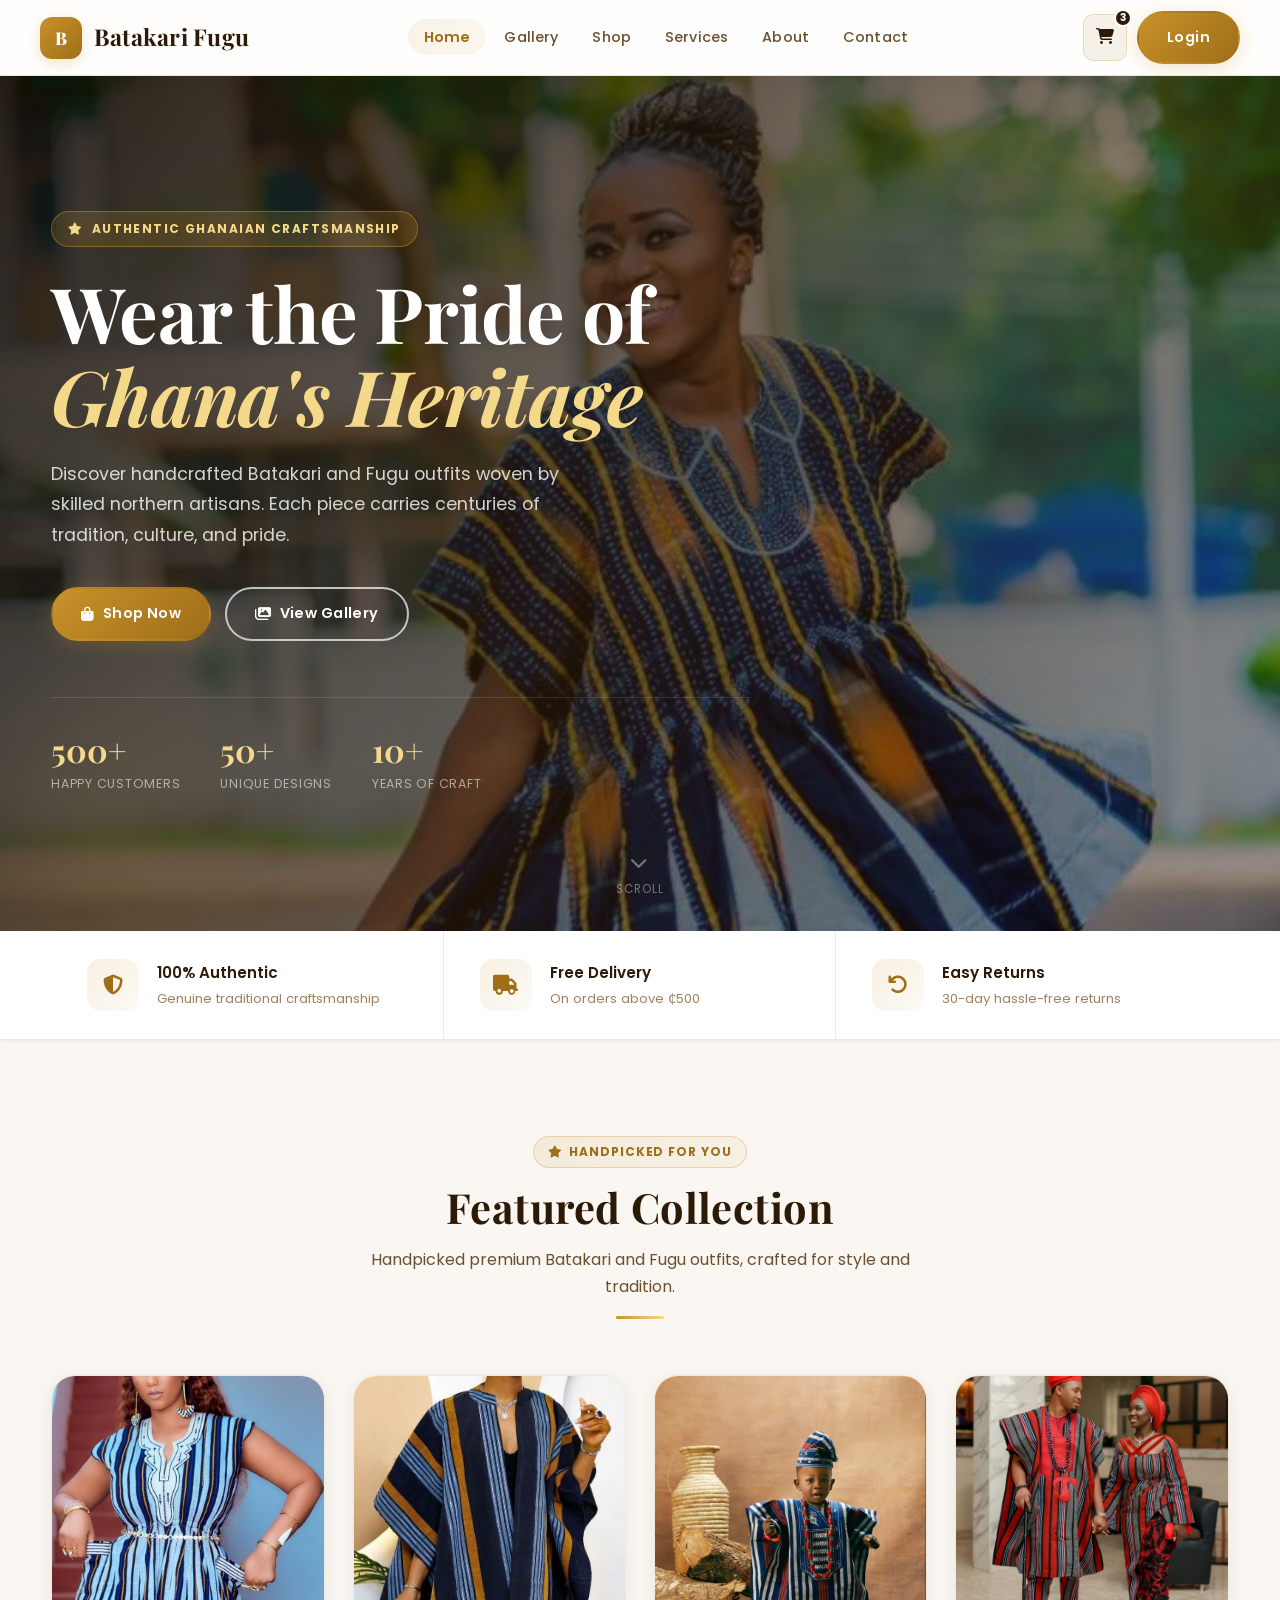
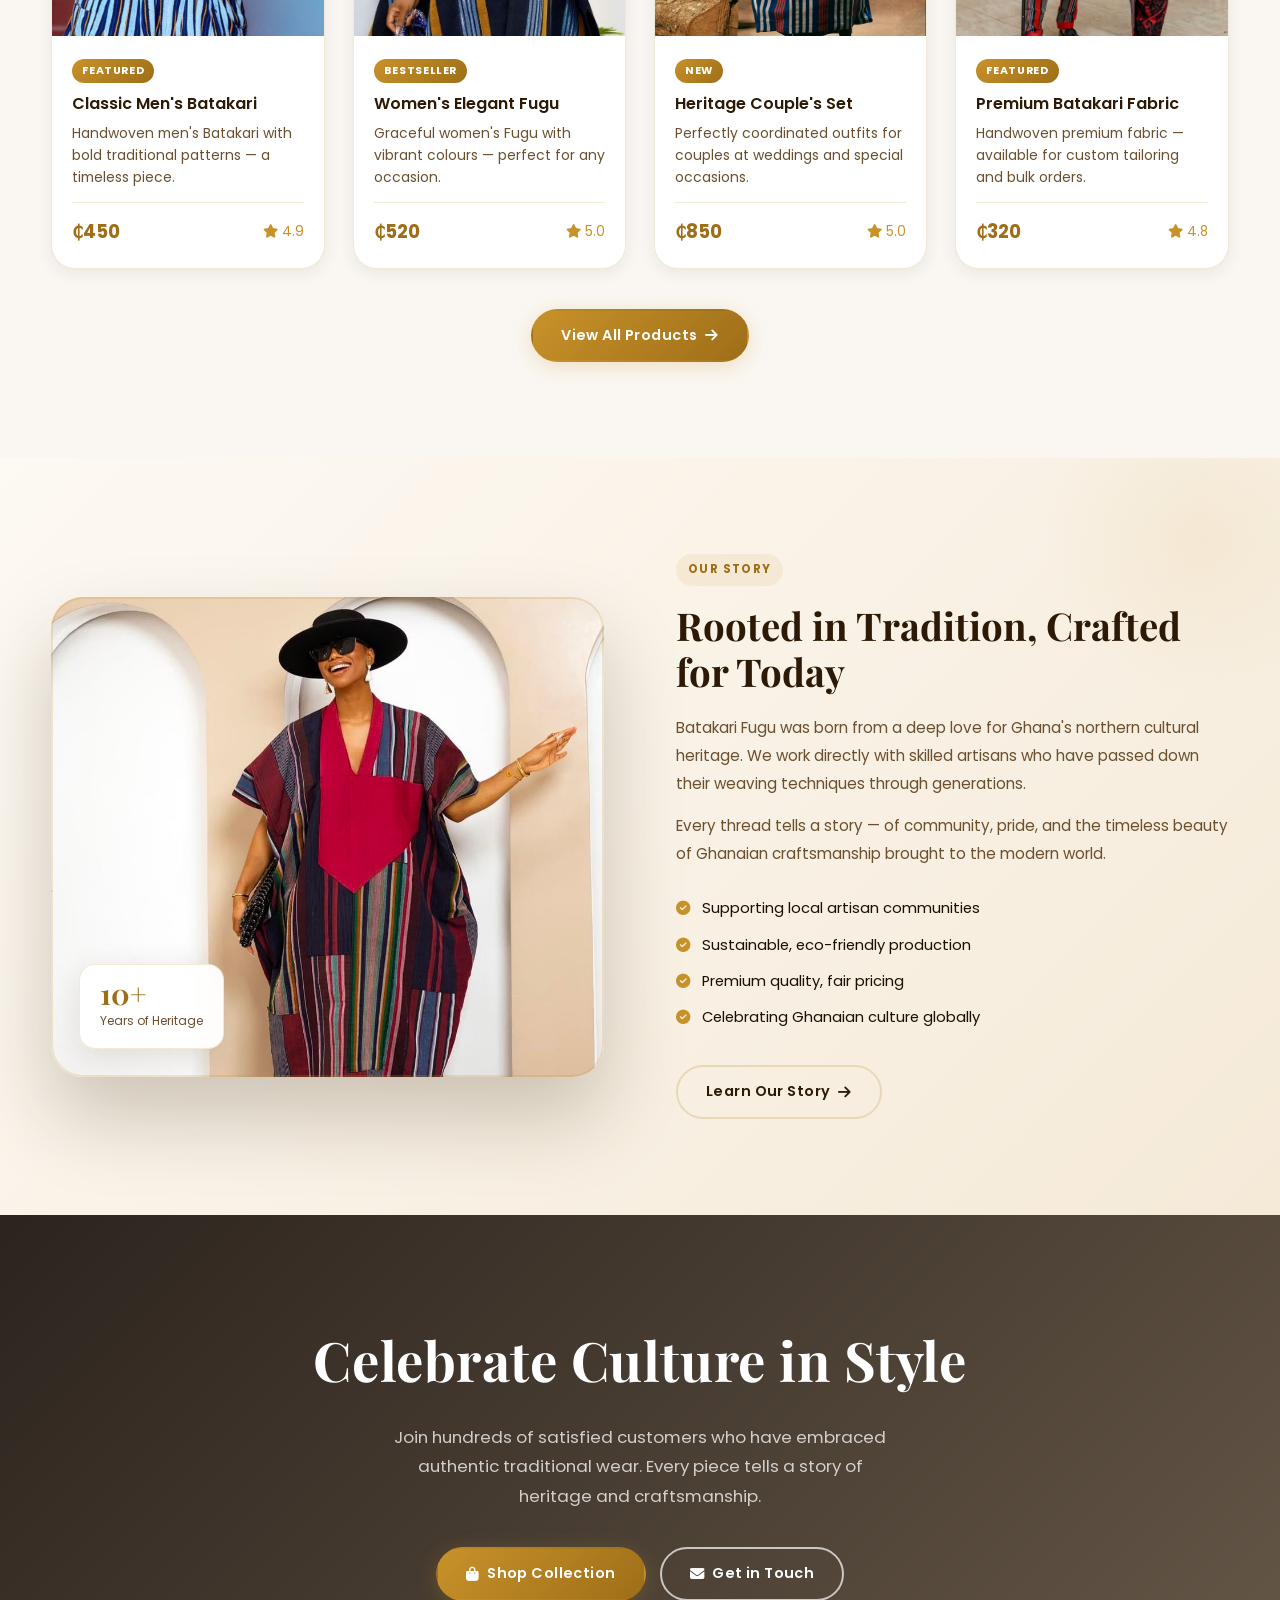
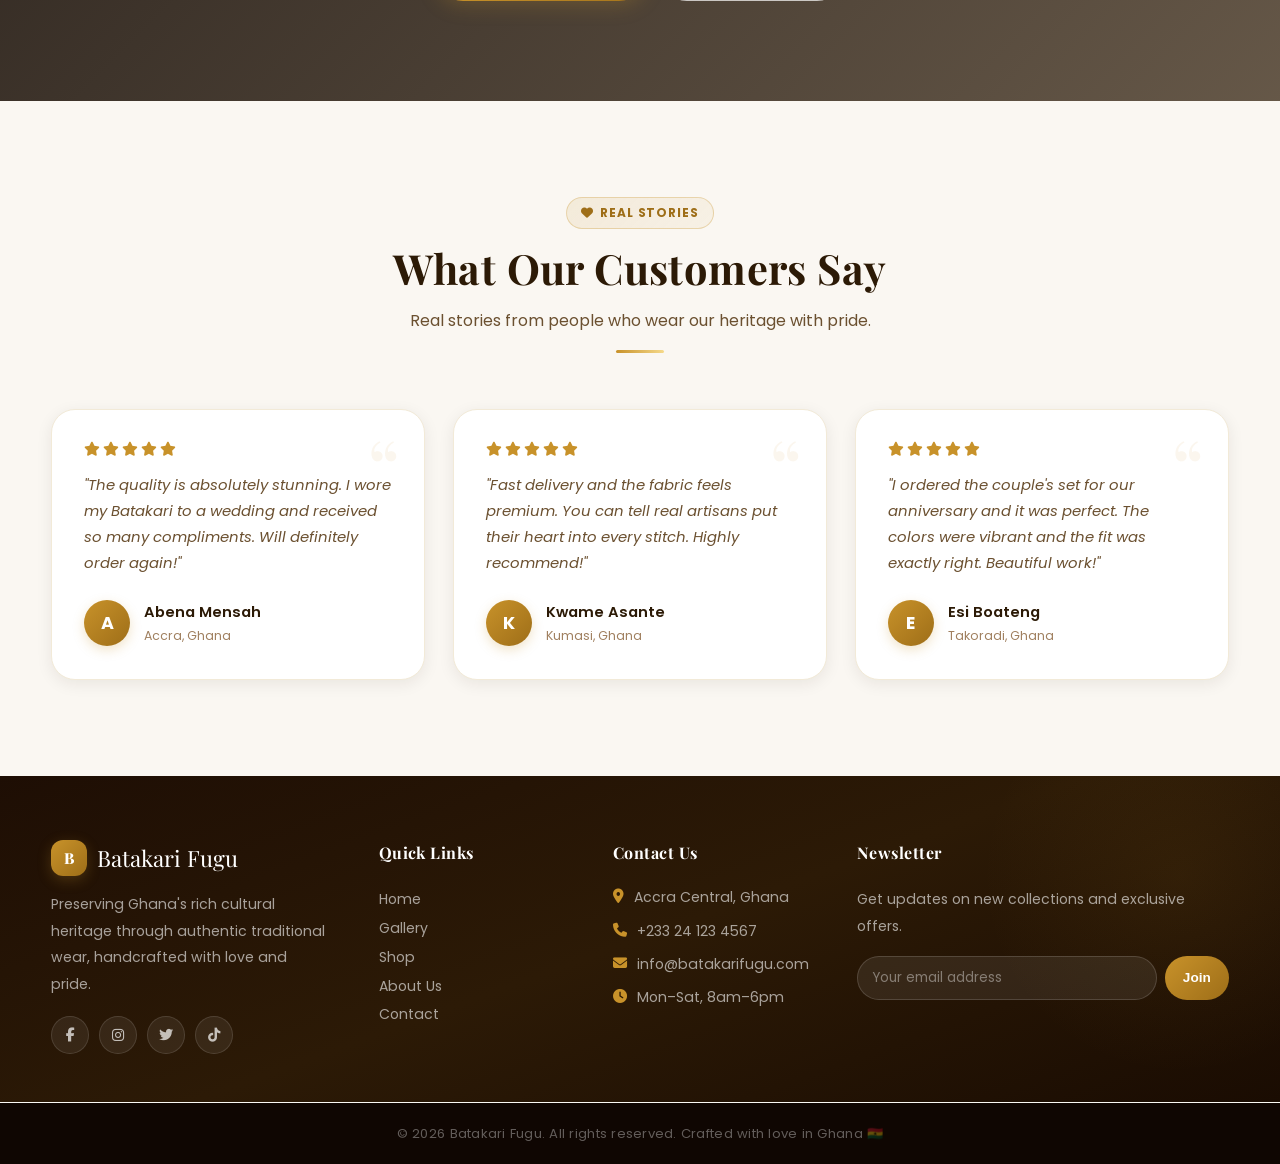
==== batakari-website/index.html @ 69c871c6 "Initial commit" ====
<!DOCTYPE html>
<html lang="en">
<head>
  <meta charset="UTF-8" />
  <meta name="viewport" content="width=device-width, initial-scale=1.0" />
  <title>Batakari Fugu | Authentic Ghanaian Traditional Wear</title>
  <meta name="description" content="Discover authentic Batakari and Fugu outfits handcrafted by Ghanaian artisans. Premium traditional wear for every occasion." />
  <link rel="stylesheet" href="css/global.css" />
  <link rel="stylesheet" href="css/home.css" />
  <link rel="stylesheet" href="https://cdnjs.cloudflare.com/ajax/libs/font-awesome/6.5.0/css/all.min.css" />
  <link href="https://fonts.googleapis.com/css2?family=Playfair+Display:ital,wght@0,500;0,700;1,500&family=Poppins:wght@300;400;500;600&display=swap" rel="stylesheet" />
</head>
<body>

  <!-- NAVBAR -->
  <nav class="navbar">
    <a href="index.html" class="brand">
      <span class="brand-icon">B</span>
      <span class="brand-text">Batakari Fugu</span>
    </a>
    <ul class="nav-menu" id="navMenu">
      <li><a href="index.html" class="active">Home</a></li>
      <li><a href="gallery.html">Gallery</a></li>
      <li><a href="shop.html">Shop</a></li>
      <li><a href="services.html">Services</a></li>
      <li><a href="about.html">About</a></li>
      <li><a href="contact.html">Contact</a></li>
    </ul>
    <div class="header-actions">
      <a href="#" class="icon-btn" aria-label="Shopping cart">
        <i class="fa fa-shopping-cart"></i>
        <span class="badge">3</span>
      </a>
      <a href="login.html" class="btn-solid">Login</a>
    </div>
    <button class="mobile-toggle" id="mobileToggle" aria-label="Toggle navigation">
      <i class="fa fa-bars"></i>
    </button>
  </nav>

  <!-- HERO -->
  <section class="hero">
    <div class="hero-overlay"></div>
    <div class="container">
      <div class="hero-content">
        <div class="hero-eyebrow">
          <i class="fa fa-star"></i> Authentic Ghanaian Craftsmanship
        </div>
        <h1>
          Wear the Pride of
          <em>Ghana's Heritage</em>
        </h1>
        <p>Discover handcrafted Batakari and Fugu outfits woven by skilled northern artisans. Each piece carries centuries of tradition, culture, and pride.</p>
        <div class="hero-btns">
          <a href="shop.html" class="btn-solid"><i class="fa fa-shopping-bag"></i> Shop Now</a>
          <a href="gallery.html" class="btn-outline"><i class="fa fa-images"></i> View Gallery</a>
        </div>
        <div class="hero-stats">
          <div class="hero-stat"><span class="num">500+</span><span class="label">Happy Customers</span></div>
          <div class="hero-stat"><span class="num">50+</span><span class="label">Unique Designs</span></div>
          <div class="hero-stat"><span class="num">10+</span><span class="label">Years of Craft</span></div>
        </div>
      </div>
    </div>
    <div class="hero-scroll"><i class="fa fa-chevron-down"></i><span>Scroll</span></div>
  </section>

  <!-- FEATURES STRIP -->
  <div class="features-strip">
    <div class="features-strip-inner">
      <div class="feature-item">
        <div class="feature-icon"><i class="fa fa-shield-alt"></i></div>
        <div class="feature-text">
          <h4>100% Authentic</h4>
          <p>Genuine traditional craftsmanship</p>
        </div>
      </div>
      <div class="feature-item">
        <div class="feature-icon"><i class="fa fa-truck"></i></div>
        <div class="feature-text">
          <h4>Free Delivery</h4>
          <p>On orders above ₵500</p>
        </div>
      </div>
      <div class="feature-item">
        <div class="feature-icon"><i class="fa fa-undo"></i></div>
        <div class="feature-text">
          <h4>Easy Returns</h4>
          <p>30-day hassle-free returns</p>
        </div>
      </div>
    </div>
  </div>

  <!-- FEATURED COLLECTION -->
  <section class="collection-section">
    <div class="container">
      <div class="section-title reveal">
        <div class="eyebrow-tag"><i class="fa fa-star"></i> Handpicked for You</div>
        <h2>Featured Collection</h2>
        <p>Handpicked premium Batakari and Fugu outfits, crafted for style and tradition.</p>
        <div class="title-line"></div>
      </div>
      <div class="collection-grid">
        <article class="product-card">
          <div class="card-img-wrap">
            <img src="images/4db96bc37f273d48330c683a3e09961d.jpg" alt="Classic Men's Batakari" />
            <div class="card-img-overlay">
              <div class="overlay-badge">Men's Collection</div>
              <div class="overlay-title">Classic Men's Batakari</div>
              <div class="overlay-desc">Handwoven with local cotton and natural dyes — a timeless northern Ghana design.</div>
            </div>
          </div>
          <div class="card-content">
            <span class="card-badge">Featured</span>
            <h3>Classic Men's Batakari</h3>
            <p>Handwoven men's Batakari with bold traditional patterns — a timeless piece.</p>
            <div class="card-footer">
              <span class="price">₵450</span>
              <span class="rating"><i class="fa fa-star"></i> 4.9</span>
            </div>
          </div>
        </article>
        <article class="product-card">
          <div class="card-img-wrap">
            <img src="images/511618907c068a9b1cbd8e327b0069de.jpg" alt="Women's Elegant Fugu" />
            <div class="card-img-overlay">
              <div class="overlay-badge">Women's Collection</div>
              <div class="overlay-title">Women's Elegant Fugu</div>
              <div class="overlay-desc">Graceful women's Fugu with vibrant colours — perfect for any occasion.</div>
            </div>
          </div>
          <div class="card-content">
            <span class="card-badge">Bestseller</span>
            <h3>Women's Elegant Fugu</h3>
            <p>Graceful women's Fugu with vibrant colours — perfect for any occasion.</p>
            <div class="card-footer">
              <span class="price">₵520</span>
              <span class="rating"><i class="fa fa-star"></i> 5.0</span>
            </div>
          </div>
        </article>
        <article class="product-card">
          <div class="card-img-wrap">
            <img src="images/1149c0d470f483a06438ba19ed87cb13.jpg" alt="Heritage Couple's Set" />
            <div class="card-img-overlay">
              <div class="overlay-badge">Couples Collection</div>
              <div class="overlay-title">Heritage Couple's Set</div>
              <div class="overlay-desc">Perfectly coordinated outfits for couples at weddings and special occasions.</div>
            </div>
          </div>
          <div class="card-content">
            <span class="card-badge">New</span>
            <h3>Heritage Couple's Set</h3>
            <p>Perfectly coordinated outfits for couples at weddings and special occasions.</p>
            <div class="card-footer">
              <span class="price">₵850</span>
              <span class="rating"><i class="fa fa-star"></i> 5.0</span>
            </div>
          </div>
        </article>
        <article class="product-card">
          <div class="card-img-wrap">
            <img src="images/76f0aa7771608b1912cdba3c8575cc8a.jpg" alt="Premium Batakari Fabric" />
            <div class="card-img-overlay">
              <div class="overlay-badge">Fabrics Collection</div>
              <div class="overlay-title">Premium Batakari Fabric</div>
              <div class="overlay-desc">Handwoven premium fabric — available for custom tailoring and bulk orders.</div>
            </div>
          </div>
          <div class="card-content">
            <span class="card-badge">Featured</span>
            <h3>Premium Batakari Fabric</h3>
            <p>Handwoven premium fabric — available for custom tailoring and bulk orders.</p>
            <div class="card-footer">
              <span class="price">₵320</span>
              <span class="rating"><i class="fa fa-star"></i> 4.8</span>
            </div>
          </div>
        </article>
      </div>
      <div style="text-align:center; margin-top:40px;">
        <a href="shop.html" class="btn-solid">View All Products <i class="fa fa-arrow-right"></i></a>
      </div>
    </div>
  </section>

  <!-- STORY SECTION -->
  <section class="story-section">
    <div class="container">
      <div class="story-inner">
        <div class="story-image">
          <img src="images/b6abb5f51446db31119280c789416b36.jpg" alt="Batakari Heritage Story" />
          <div class="story-image-badge">
            <span class="num">10+</span>
            <span class="label">Years of Heritage</span>
          </div>
        </div>
        <div class="story-content">
          <p class="eyebrow">Our Story</p>
          <h2>Rooted in Tradition, Crafted for Today</h2>
          <p>Batakari Fugu was born from a deep love for Ghana's northern cultural heritage. We work directly with skilled artisans who have passed down their weaving techniques through generations.</p>
          <p>Every thread tells a story — of community, pride, and the timeless beauty of Ghanaian craftsmanship brought to the modern world.</p>
          <div class="story-values">
            <div class="story-value"><i class="fa fa-check-circle"></i> Supporting local artisan communities</div>
            <div class="story-value"><i class="fa fa-check-circle"></i> Sustainable, eco-friendly production</div>
            <div class="story-value"><i class="fa fa-check-circle"></i> Premium quality, fair pricing</div>
            <div class="story-value"><i class="fa fa-check-circle"></i> Celebrating Ghanaian culture globally</div>
          </div>
          <a href="about.html" class="btn-secondary">Learn Our Story <i class="fa fa-arrow-right"></i></a>
        </div>
      </div>
    </div>
  </section>

  <!-- CTA BANNER -->
  <section class="cta-banner">
    <div class="cta-banner-overlay"></div>
    <div class="container">
      <div class="cta-banner-content">
        <h2>Celebrate Culture in Style</h2>
        <p>Join hundreds of satisfied customers who have embraced authentic traditional wear. Every piece tells a story of heritage and craftsmanship.</p>
        <div class="cta-btns">
          <a href="shop.html" class="btn-solid"><i class="fa fa-shopping-bag"></i> Shop Collection</a>
          <a href="contact.html" class="btn-outline"><i class="fa fa-envelope"></i> Get in Touch</a>
        </div>
      </div>
    </div>
  </section>

  <!-- TESTIMONIALS -->
  <section class="testimonials-section">
    <div class="container">
      <div class="section-title reveal">
        <div class="eyebrow-tag"><i class="fa fa-heart"></i> Real Stories</div>
        <h2>What Our Customers Say</h2>
        <p>Real stories from people who wear our heritage with pride.</p>
        <div class="title-line"></div>
      </div>
      <div class="testimonials-grid">
        <div class="testimonial-card">
          <div class="testimonial-stars">
            <i class="fa fa-star"></i><i class="fa fa-star"></i><i class="fa fa-star"></i><i class="fa fa-star"></i><i class="fa fa-star"></i>
          </div>
          <p class="testimonial-text">"The quality is absolutely stunning. I wore my Batakari to a wedding and received so many compliments. Will definitely order again!"</p>
          <div class="testimonial-author">
            <div class="testimonial-avatar">A</div>
            <div class="testimonial-author-info">
              <div class="name">Abena Mensah</div>
              <div class="location">Accra, Ghana</div>
            </div>
          </div>
        </div>
        <div class="testimonial-card">
          <div class="testimonial-stars">
            <i class="fa fa-star"></i><i class="fa fa-star"></i><i class="fa fa-star"></i><i class="fa fa-star"></i><i class="fa fa-star"></i>
          </div>
          <p class="testimonial-text">"Fast delivery and the fabric feels premium. You can tell real artisans put their heart into every stitch. Highly recommend!"</p>
          <div class="testimonial-author">
            <div class="testimonial-avatar">K</div>
            <div class="testimonial-author-info">
              <div class="name">Kwame Asante</div>
              <div class="location">Kumasi, Ghana</div>
            </div>
          </div>
        </div>
        <div class="testimonial-card">
          <div class="testimonial-stars">
            <i class="fa fa-star"></i><i class="fa fa-star"></i><i class="fa fa-star"></i><i class="fa fa-star"></i><i class="fa fa-star"></i>
          </div>
          <p class="testimonial-text">"I ordered the couple's set for our anniversary and it was perfect. The colors were vibrant and the fit was exactly right. Beautiful work!"</p>
          <div class="testimonial-author">
            <div class="testimonial-avatar">E</div>
            <div class="testimonial-author-info">
              <div class="name">Esi Boateng</div>
              <div class="location">Takoradi, Ghana</div>
            </div>
          </div>
        </div>
      </div>
    </div>
  </section>

  <!-- FOOTER -->
  <footer class="site-footer">
    <div class="footer-top">
      <div class="footer-inner">
        <div class="footer-col">
          <div class="footer-brand-name">
            <span class="brand-icon">B</span>
            Batakari Fugu
          </div>
          <p>Preserving Ghana's rich cultural heritage through authentic traditional wear, handcrafted with love and pride.</p>
          <div class="social-icons">
            <a href="#" aria-label="Facebook"><i class="fab fa-facebook-f"></i></a>
            <a href="#" aria-label="Instagram"><i class="fab fa-instagram"></i></a>
            <a href="#" aria-label="Twitter"><i class="fab fa-twitter"></i></a>
            <a href="#" aria-label="TikTok"><i class="fab fa-tiktok"></i></a>
          </div>
        </div>
        <div class="footer-col">
          <h4>Quick Links</h4>
          <ul>
            <li><a href="index.html">Home</a></li>
            <li><a href="gallery.html">Gallery</a></li>
            <li><a href="shop.html">Shop</a></li>
            <li><a href="about.html">About Us</a></li>
            <li><a href="contact.html">Contact</a></li>
          </ul>
        </div>
        <div class="footer-col">
          <h4>Contact Us</h4>
          <div class="contact-item"><i class="fa fa-map-marker-alt"></i> Accra Central, Ghana</div>
          <div class="contact-item"><i class="fa fa-phone"></i> +233 24 123 4567</div>
          <div class="contact-item"><i class="fa fa-envelope"></i> info@batakarifugu.com</div>
          <div class="contact-item"><i class="fa fa-clock"></i> Mon–Sat, 8am–6pm</div>
        </div>
        <div class="footer-col">
          <h4>Newsletter</h4>
          <p>Get updates on new collections and exclusive offers.</p>
          <div class="newsletter-form" style="margin-top:16px;">
            <input type="email" placeholder="Your email address" aria-label="Newsletter email" />
            <button type="button">Join</button>
          </div>
        </div>
      </div>
    </div>
    <hr class="footer-divider" />
    <div class="footer-bottom">
      © 2026 Batakari Fugu. All rights reserved. Crafted with love in Ghana 🇬🇭
    </div>
  </footer>

  <script>
    const toggle = document.getElementById('mobileToggle');
    const menu = document.getElementById('navMenu');
    toggle.addEventListener('click', () => menu.classList.toggle('open'));

    // Navbar scroll effect
    const navbar = document.querySelector('.navbar');
    window.addEventListener('scroll', () => {
      navbar.classList.toggle('scrolled', window.scrollY > 40);
    });

    // Scroll reveal
    const observer = new IntersectionObserver((entries) => {
      entries.forEach(e => { if (e.isIntersecting) e.target.classList.add('visible'); });
    }, { threshold: 0.12 });
    document.querySelectorAll('.reveal, .reveal-left, .reveal-right').forEach(el => observer.observe(el));
  </script>
</body>
</html>
---- batakari-website/css/global.css ----
/* ===== GLOBAL — Modern Redesign 2026 ===== */
*, *::before, *::after { box-sizing: border-box; margin: 0; padding: 0; }

:root {
  --bg: #faf7f2;
  --surface: #ffffff;
  --surface-2: #f5f0e8;
  --primary: #2c1a06;
  --primary-light: #4a2c0a;
  --accent: #c8922a;
  --accent-dark: #9e6e18;
  --accent-light: #f5d98a;
  --accent-glow: rgba(200,146,42,0.25);
  --text: #1a0f03;
  --muted: #6b5030;
  --muted-light: #a08060;
  --border: #e8d8b8;
  --border-light: #f2ead8;
  --shadow-xs: 0 1px 4px rgba(44,26,6,0.06);
  --shadow-sm: 0 4px 16px rgba(44,26,6,0.08);
  --shadow: 0 8px 32px rgba(44,26,6,0.12);
  --shadow-lg: 0 24px 64px rgba(44,26,6,0.18);
  --shadow-xl: 0 40px 80px rgba(44,26,6,0.22);
  --radius-xs: 6px;
  --radius-sm: 10px;
  --radius: 16px;
  --radius-lg: 24px;
  --radius-xl: 32px;
  --max-width: 1200px;
  --transition: 0.3s cubic-bezier(0.4,0,0.2,1);
  --transition-slow: 0.5s cubic-bezier(0.4,0,0.2,1);
}

html { scroll-behavior: smooth; }

body {
  font-family: 'Poppins', sans-serif;
  color: var(--text);
  background: var(--bg);
  line-height: 1.65;
  font-size: 16px;
  -webkit-font-smoothing: antialiased;
  overflow-x: hidden;
}

a { color: var(--primary); text-decoration: none; transition: color var(--transition); }
img { display: block; max-width: 100%; }
ul { list-style: none; }

.container {
  width: min(var(--max-width), 92%);
  margin: 0 auto;
}

/* ===== SCROLL ANIMATIONS ===== */
.reveal {
  opacity: 0;
  transform: translateY(32px);
  transition: opacity 0.7s ease, transform 0.7s ease;
}
.reveal.visible {
  opacity: 1;
  transform: translateY(0);
}
.reveal-left {
  opacity: 0;
  transform: translateX(-32px);
  transition: opacity 0.7s ease, transform 0.7s ease;
}
.reveal-left.visible { opacity: 1; transform: translateX(0); }
.reveal-right {
  opacity: 0;
  transform: translateX(32px);
  transition: opacity 0.7s ease, transform 0.7s ease;
}
.reveal-right.visible { opacity: 1; transform: translateX(0); }

/* ===== NAVBAR ===== */
.navbar {
  display: flex;
  align-items: center;
  justify-content: space-between;
  padding: 0 40px;
  height: 76px;
  background: rgba(255,255,255,0.85);
  backdrop-filter: blur(20px);
  -webkit-backdrop-filter: blur(20px);
  border-bottom: 1px solid rgba(232,216,184,0.6);
  box-shadow: 0 2px 20px rgba(44,26,6,0.06);
  position: sticky;
  top: 0;
  z-index: 1000;
  transition: all var(--transition);
}
.navbar.scrolled {
  background: rgba(255,255,255,0.97);
  box-shadow: 0 4px 24px rgba(44,26,6,0.1);
}

.brand {
  display: inline-flex;
  align-items: center;
  gap: 12px;
  font-family: 'Playfair Display', serif;
  font-size: 1.45rem;
  color: var(--primary);
  font-weight: 700;
  letter-spacing: 0.01em;
}
.brand-icon {
  width: 42px; height: 42px;
  background: linear-gradient(135deg, var(--accent), var(--accent-dark));
  color: #fff;
  border-radius: 12px;
  display: inline-flex;
  align-items: center;
  justify-content: center;
  font-weight: 800;
  font-size: 1.1rem;
  box-shadow: 0 4px 14px var(--accent-glow);
  transition: transform var(--transition), box-shadow var(--transition);
}
.brand:hover .brand-icon {
  transform: rotate(-5deg) scale(1.08);
  box-shadow: 0 6px 20px var(--accent-glow);
}

.nav-menu { display: flex; gap: 2px; align-items: center; }
.nav-menu a {
  color: var(--muted);
  font-weight: 500;
  font-size: 0.9rem;
  padding: 8px 16px;
  border-radius: 30px;
  transition: all var(--transition);
  letter-spacing: 0.01em;
  position: relative;
}
.nav-menu a:hover { color: var(--primary); background: var(--surface-2); }
.nav-menu a.active {
  color: var(--accent-dark);
  background: linear-gradient(135deg, rgba(200,146,42,0.12), rgba(200,146,42,0.06));
  font-weight: 600;
}

.header-actions { display: flex; align-items: center; gap: 10px; }
.icon-btn {
  position: relative;
  background: var(--surface-2);
  color: var(--primary);
  border: 1.5px solid var(--border);
  border-radius: var(--radius-sm);
  padding: 9px 12px;
  transition: all var(--transition);
  font-size: 1rem;
  cursor: pointer;
}
.icon-btn:hover { background: var(--accent); color: #fff; border-color: var(--accent); transform: translateY(-1px); }
.icon-btn .badge {
  position: absolute;
  top: -6px; right: -6px;
  width: 18px; height: 18px;
  border-radius: 50%;
  background: var(--primary);
  color: #fff;
  font-size: 0.62rem;
  font-weight: 700;
  display: inline-flex;
  align-items: center;
  justify-content: center;
  border: 2px solid #fff;
}
.mobile-toggle {
  display: none;
  background: none;
  border: none;
  font-size: 1.4rem;
  color: var(--primary);
  cursor: pointer;
  padding: 6px;
}

/* ===== BUTTONS ===== */
.btn, .btn-solid {
  display: inline-flex;
  align-items: center;
  justify-content: center;
  gap: 8px;
  border-radius: 30px;
  padding: 13px 28px;
  font-weight: 600;
  font-size: 0.9rem;
  border: 2px solid transparent;
  cursor: pointer;
  transition: all var(--transition);
  letter-spacing: 0.03em;
  white-space: nowrap;
  font-family: 'Poppins', sans-serif;
  background: linear-gradient(135deg, var(--accent), var(--accent-dark));
  color: #fff;
  box-shadow: 0 4px 20px var(--accent-glow);
}
.btn:hover, .btn-solid:hover {
  transform: translateY(-3px);
  box-shadow: 0 10px 32px var(--accent-glow);
  background: linear-gradient(135deg, #d9a030, var(--accent-dark));
  color: #fff;
}
.btn-outline {
  display: inline-flex;
  align-items: center;
  justify-content: center;
  gap: 8px;
  border-radius: 30px;
  padding: 13px 28px;
  font-weight: 600;
  font-size: 0.9rem;
  cursor: pointer;
  transition: all var(--transition);
  letter-spacing: 0.03em;
  white-space: nowrap;
  font-family: 'Poppins', sans-serif;
  background: transparent;
  color: #fff;
  border: 2px solid rgba(255,255,255,0.7);
  backdrop-filter: blur(8px);
}
.btn-outline:hover {
  background: #fff;
  color: var(--primary);
  border-color: #fff;
  transform: translateY(-3px);
}
.btn-secondary {
  display: inline-flex;
  align-items: center;
  justify-content: center;
  gap: 8px;
  border-radius: 30px;
  padding: 13px 28px;
  font-weight: 600;
  font-size: 0.9rem;
  cursor: pointer;
  transition: all var(--transition);
  letter-spacing: 0.03em;
  white-space: nowrap;
  font-family: 'Poppins', sans-serif;
  background: transparent;
  color: var(--primary);
  border: 2px solid var(--border);
}
.btn-secondary:hover {
  background: var(--primary);
  color: #fff;
  border-color: var(--primary);
  transform: translateY(-3px);
}

/* ===== PAGE HERO ===== */
.page-hero {
  background: linear-gradient(135deg, var(--primary) 0%, var(--primary-light) 50%, #7a4010 100%);
  padding: 72px 0 60px;
  text-align: center;
  position: relative;
  overflow: hidden;
}
.page-hero::before {
  content: '';
  position: absolute;
  inset: 0;
  background: url('../images/b6abb5f51446db31119280c789416b36.jpg') center/cover no-repeat;
  opacity: 0.1;
}
.page-hero::after {
  content: '';
  position: absolute;
  bottom: -1px; left: 0; right: 0;
  height: 60px;
  background: var(--bg);
  clip-path: ellipse(55% 100% at 50% 100%);
}
.page-hero-content { position: relative; z-index: 1; }
.page-hero h1 {
  font-family: 'Playfair Display', serif;
  font-size: clamp(2.2rem, 5vw, 3.4rem);
  color: #fff;
  margin-bottom: 14px;
  letter-spacing: 0.02em;
}
.page-hero p {
  color: rgba(255,255,255,0.8);
  font-size: 1.05rem;
  max-width: 560px;
  margin: 0 auto;
  line-height: 1.7;
}

/* ===== SECTION TITLES ===== */
.section-title { text-align: center; margin-bottom: 56px; }
.section-title .eyebrow-tag {
  display: inline-flex;
  align-items: center;
  gap: 6px;
  background: linear-gradient(135deg, rgba(200,146,42,0.12), rgba(200,146,42,0.06));
  border: 1px solid rgba(200,146,42,0.3);
  color: var(--accent-dark);
  font-size: 0.75rem;
  font-weight: 700;
  padding: 5px 14px;
  border-radius: 20px;
  letter-spacing: 0.08em;
  text-transform: uppercase;
  margin-bottom: 14px;
}
.section-title h2 {
  font-family: 'Playfair Display', serif;
  font-size: clamp(1.9rem, 3.5vw, 2.6rem);
  color: var(--primary);
  margin-bottom: 14px;
  letter-spacing: 0.01em;
  line-height: 1.2;
}
.section-title p { color: var(--muted); font-size: 1rem; max-width: 540px; margin: 0 auto; line-height: 1.7; }
.section-title .title-line {
  width: 48px; height: 3px;
  background: linear-gradient(90deg, var(--accent), var(--accent-light));
  border-radius: 2px;
  margin: 16px auto 0;
}

/* ===== PRODUCT CARDS ===== */
.product-card {
  background: var(--surface);
  border-radius: var(--radius-lg);
  box-shadow: var(--shadow-sm);
  overflow: hidden;
  transition: transform var(--transition), box-shadow var(--transition);
  border: 1px solid var(--border-light);
}
.product-card:hover {
  transform: translateY(-8px);
  box-shadow: var(--shadow-lg);
}
.product-card .card-img-wrap {
  position: relative;
  overflow: hidden;
  height: 260px;
}
.product-card .card-img-wrap img {
  width: 100%; height: 100%;
  object-fit: cover;
  transition: transform 0.6s ease;
  display: block;
}
.product-card:hover .card-img-wrap img { transform: scale(1.08); }
.product-card .card-img-overlay {
  position: absolute;
  inset: 0;
  background: linear-gradient(to top, rgba(20,8,0,0.9) 0%, rgba(20,8,0,0.1) 50%, transparent 100%);
  opacity: 0;
  transition: opacity var(--transition);
  display: flex;
  flex-direction: column;
  justify-content: flex-end;
  padding: 20px;
}
.product-card:hover .card-img-overlay { opacity: 1; }
.card-img-overlay .overlay-badge {
  color: var(--accent-light);
  font-size: 0.7rem;
  font-weight: 700;
  letter-spacing: 0.1em;
  text-transform: uppercase;
  margin-bottom: 5px;
  transform: translateY(10px);
  transition: transform var(--transition);
}
.card-img-overlay .overlay-title {
  color: #fff;
  font-size: 1rem;
  font-weight: 700;
  margin-bottom: 5px;
  transform: translateY(10px);
  transition: transform var(--transition) 0.04s;
}
.card-img-overlay .overlay-desc {
  color: rgba(255,255,255,0.72);
  font-size: 0.8rem;
  line-height: 1.5;
  transform: translateY(10px);
  transition: transform var(--transition) 0.08s;
}
.product-card:hover .card-img-overlay .overlay-badge,
.product-card:hover .card-img-overlay .overlay-title,
.product-card:hover .card-img-overlay .overlay-desc { transform: translateY(0); }

.card-content { padding: 20px; }
.card-content h3 { font-size: 1rem; color: var(--primary); margin-bottom: 6px; font-weight: 600; }
.card-content p { color: var(--muted); font-size: 0.87rem; line-height: 1.55; }
.card-footer {
  display: flex;
  justify-content: space-between;
  align-items: center;
  margin-top: 14px;
  padding-top: 14px;
  border-top: 1px solid var(--border-light);
}
.card-footer .price { color: var(--accent-dark); font-weight: 700; font-size: 1.15rem; }
.card-footer .rating { color: var(--accent); font-size: 0.85rem; }
.card-badge {
  display: inline-block;
  background: linear-gradient(135deg, var(--accent), var(--accent-dark));
  color: #fff;
  font-size: 0.68rem;
  font-weight: 700;
  padding: 3px 10px;
  border-radius: 20px;
  margin-bottom: 8px;
  letter-spacing: 0.06em;
  text-transform: uppercase;
}

/* ===== FORMS ===== */
.form-group { margin-bottom: 20px; }
.form-group label { display: block; margin-bottom: 7px; font-weight: 600; font-size: 0.88rem; color: var(--text); }
.form-group input,
.form-group textarea,
.form-group select {
  width: 100%;
  padding: 13px 16px;
  border: 1.5px solid var(--border);
  border-radius: var(--radius-sm);
  background: var(--surface);
  font-family: 'Poppins', sans-serif;
  font-size: 0.92rem;
  color: var(--text);
  transition: border-color var(--transition), box-shadow var(--transition);
}
.form-group input:focus,
.form-group textarea:focus,
.form-group select:focus {
  outline: none;
  border-color: var(--accent);
  box-shadow: 0 0 0 4px rgba(200,146,42,0.12);
  background: #fff;
}
.form-group textarea { resize: vertical; min-height: 120px; }

/* ===== FOOTER ===== */
.site-footer { margin-top: 0; }
.footer-top {
  background: linear-gradient(160deg, #1e0e04 0%, #2c1a06 50%, #1a0c02 100%);
  padding: 64px 0 48px;
  position: relative;
  overflow: hidden;
}
.footer-top::before {
  content: '';
  position: absolute;
  top: -100px; right: -100px;
  width: 400px; height: 400px;
  background: radial-gradient(circle, rgba(200,146,42,0.08) 0%, transparent 70%);
  border-radius: 50%;
}
.footer-inner {
  display: grid;
  grid-template-columns: 1.5fr 1fr 1fr 1.2fr;
  gap: 48px;
  width: min(var(--max-width), 92%);
  margin: 0 auto;
  position: relative;
}
.footer-col h4 {
  font-family: 'Playfair Display', serif;
  color: #fff;
  font-size: 1rem;
  margin-bottom: 20px;
  letter-spacing: 0.03em;
}
.footer-col p, .footer-col a, .footer-col li {
  color: rgba(255,255,255,0.6);
  font-size: 0.88rem;
  line-height: 1.9;
}
.footer-col a:hover { color: var(--accent-light); }
.footer-col ul li { margin-bottom: 2px; }
.footer-col .contact-item {
  display: flex;
  align-items: flex-start;
  gap: 10px;
  margin-bottom: 10px;
  color: rgba(255,255,255,0.6);
  font-size: 0.88rem;
}
.footer-col .contact-item i { color: var(--accent); margin-top: 3px; flex-shrink: 0; }
.footer-brand-name {
  font-family: 'Playfair Display', serif;
  font-size: 1.4rem;
  color: #fff;
  margin-bottom: 14px;
  display: flex;
  align-items: center;
  gap: 10px;
}
.footer-brand-name .brand-icon { width: 36px; height: 36px; font-size: 0.95rem; }
.social-icons { display: flex; gap: 10px; margin-top: 18px; }
.social-icons a {
  width: 38px; height: 38px;
  background: rgba(255,255,255,0.07);
  border: 1px solid rgba(255,255,255,0.12);
  color: rgba(255,255,255,0.7);
  border-radius: 50%;
  display: inline-flex;
  align-items: center;
  justify-content: center;
  font-size: 0.88rem;
  transition: all var(--transition);
}
.social-icons a:hover {
  background: var(--accent);
  border-color: var(--accent);
  color: #fff;
  transform: translateY(-3px);
  box-shadow: 0 6px 16px var(--accent-glow);
}
.newsletter-form { margin-top: 16px; display: flex; gap: 8px; }
.newsletter-form input {
  flex: 1;
  padding: 11px 14px;
  border-radius: 30px;
  border: 1px solid rgba(255,255,255,0.15);
  background: rgba(255,255,255,0.08);
  color: #fff;
  font-size: 0.85rem;
  font-family: 'Poppins', sans-serif;
}
.newsletter-form input::placeholder { color: rgba(255,255,255,0.4); }
.newsletter-form input:focus { outline: none; border-color: var(--accent); }
.newsletter-form button {
  padding: 11px 18px;
  background: linear-gradient(135deg, var(--accent), var(--accent-dark));
  color: #fff;
  border: none;
  border-radius: 30px;
  font-weight: 600;
  cursor: pointer;
  font-size: 0.85rem;
  transition: all var(--transition);
  white-space: nowrap;
}
.newsletter-form button:hover { transform: translateY(-2px); box-shadow: 0 6px 16px var(--accent-glow); }
.footer-divider { border: none; border-top: 1px solid rgba(255,255,255,0.06); margin: 0; }
.footer-bottom {
  background: #0f0602;
  text-align: center;
  padding: 20px 0;
  color: rgba(255,255,255,0.35);
  font-size: 0.82rem;
  letter-spacing: 0.02em;
}

/* ===== RESPONSIVE ===== */
@media (max-width: 1024px) {
  .footer-inner { grid-template-columns: 1fr 1fr; gap: 36px; }
}
@media (max-width: 768px) {
  .navbar { padding: 0 20px; height: 68px; }
  .nav-menu {
    display: none;
    position: absolute;
    top: 68px; left: 0; right: 0;
    background: rgba(255,255,255,0.98);
    backdrop-filter: blur(20px);
    flex-direction: column;
    padding: 16px;
    gap: 4px;
    box-shadow: 0 12px 32px rgba(44,26,6,0.12);
    border-top: 1px solid var(--border);
  }
  .nav-menu.open { display: flex; }
  .nav-menu a { width: 100%; text-align: center; padding: 12px; border-radius: var(--radius-sm); }
  .header-actions { display: none; }
  .mobile-toggle { display: block; }
  .footer-inner { grid-template-columns: 1fr; gap: 32px; }
  .page-hero { padding: 56px 0 48px; }
}
@media (max-width: 480px) {
  .brand-text { display: none; }
}
---- batakari-website/css/home.css ----
/* ===== HOME PAGE — Modern 2026 ===== */

/* ── HERO ── */
.hero {
  position: relative;
  min-height: 95vh;
  display: flex;
  align-items: center;
  background: url('../images/4072cdf00c1140aeb5ccd8c990608240.jpg') center/cover no-repeat;
  overflow: hidden;
}
.hero-overlay {
  position: absolute;
  inset: 0;
  background: linear-gradient(
    125deg,
    rgba(15,6,0,0.85) 0%,
    rgba(44,26,6,0.65) 50%,
    rgba(15,6,0,0.4) 100%
  );
}
/* Decorative orbs */
.hero::before {
  content: '';
  position: absolute;
  top: -200px; right: -200px;
  width: 600px; height: 600px;
  background: radial-gradient(circle, rgba(200,146,42,0.15) 0%, transparent 65%);
  border-radius: 50%;
  z-index: 1;
}
.hero::after {
  content: '';
  position: absolute;
  bottom: -100px; left: -100px;
  width: 400px; height: 400px;
  background: radial-gradient(circle, rgba(200,146,42,0.1) 0%, transparent 65%);
  border-radius: 50%;
  z-index: 1;
}
.hero-content {
  position: relative;
  z-index: 2;
  max-width: 700px;
  padding: 80px 0;
  animation: heroFadeUp 1s cubic-bezier(0.4,0,0.2,1) both;
}
@keyframes heroFadeUp {
  from { opacity: 0; transform: translateY(48px); }
  to   { opacity: 1; transform: translateY(0); }
}
.hero-eyebrow {
  display: inline-flex;
  align-items: center;
  gap: 8px;
  background: rgba(200,146,42,0.18);
  border: 1px solid rgba(200,146,42,0.45);
  color: #f5d98a;
  font-size: 0.75rem;
  font-weight: 700;
  letter-spacing: 0.12em;
  text-transform: uppercase;
  padding: 7px 16px;
  border-radius: 30px;
  margin-bottom: 24px;
  backdrop-filter: blur(8px);
}
.hero-content h1 {
  font-family: 'Playfair Display', serif;
  font-size: clamp(2.8rem, 6.5vw, 4.8rem);
  color: #fff;
  line-height: 1.08;
  margin-bottom: 22px;
  letter-spacing: -0.01em;
}
.hero-content h1 em {
  font-style: italic;
  color: var(--accent-light);
  display: block;
}
.hero-content p {
  color: rgba(255,255,255,0.8);
  font-size: 1.1rem;
  line-height: 1.75;
  margin-bottom: 36px;
  max-width: 520px;
}
.hero-btns { display: flex; gap: 14px; flex-wrap: wrap; }
.hero-stats {
  display: flex;
  gap: 40px;
  margin-top: 56px;
  padding-top: 36px;
  border-top: 1px solid rgba(255,255,255,0.12);
}
.hero-stat .num {
  font-family: 'Playfair Display', serif;
  font-size: 2rem;
  color: var(--accent-light);
  font-weight: 700;
  display: block;
  line-height: 1;
  margin-bottom: 4px;
}
.hero-stat .label {
  color: rgba(255,255,255,0.55);
  font-size: 0.78rem;
  letter-spacing: 0.06em;
  text-transform: uppercase;
}
/* Scroll indicator */
.hero-scroll {
  position: absolute;
  bottom: 32px;
  left: 50%;
  transform: translateX(-50%);
  z-index: 2;
  display: flex;
  flex-direction: column;
  align-items: center;
  gap: 8px;
  color: rgba(255,255,255,0.4);
  font-size: 0.72rem;
  letter-spacing: 0.1em;
  text-transform: uppercase;
  animation: bounce 2s infinite;
}
.hero-scroll i { font-size: 1.1rem; }
@keyframes bounce {
  0%,100% { transform: translateX(-50%) translateY(0); }
  50%      { transform: translateX(-50%) translateY(8px); }
}

/* ── FEATURES STRIP ── */
.features-strip {
  background: var(--surface);
  border-bottom: 1px solid var(--border-light);
  box-shadow: var(--shadow-xs);
}
.features-strip-inner {
  display: grid;
  grid-template-columns: repeat(3, 1fr);
  width: min(var(--max-width), 92%);
  margin: 0 auto;
}
.feature-item {
  display: flex;
  align-items: center;
  gap: 18px;
  padding: 28px 36px;
  border-right: 1px solid var(--border-light);
  transition: background var(--transition);
}
.feature-item:last-child { border-right: none; }
.feature-item:hover { background: rgba(200,146,42,0.04); }
.feature-icon {
  width: 52px; height: 52px;
  background: linear-gradient(135deg, rgba(200,146,42,0.14), rgba(200,146,42,0.04));
  border-radius: 14px;
  display: flex;
  align-items: center;
  justify-content: center;
  color: var(--accent-dark);
  font-size: 1.25rem;
  flex-shrink: 0;
  transition: transform var(--transition);
}
.feature-item:hover .feature-icon { transform: scale(1.1) rotate(-5deg); }
.feature-text h4 { font-size: 0.95rem; color: var(--primary); font-weight: 600; margin-bottom: 3px; }
.feature-text p { font-size: 0.82rem; color: var(--muted-light); }

/* ── COLLECTION SECTION ── */
.collection-section { padding: 96px 0; }
.collection-grid {
  display: grid;
  grid-template-columns: repeat(auto-fill, minmax(270px, 1fr));
  gap: 28px;
}

/* ── STORY SECTION ── */
.story-section {
  padding: 96px 0;
  background: linear-gradient(135deg, #fdf9f3 0%, #f5ead8 100%);
  position: relative;
  overflow: hidden;
}
.story-section::before {
  content: '';
  position: absolute;
  top: -80px; right: -80px;
  width: 320px; height: 320px;
  background: radial-gradient(circle, rgba(200,146,42,0.08) 0%, transparent 70%);
  border-radius: 50%;
}
.story-inner {
  display: grid;
  grid-template-columns: 1fr 1fr;
  gap: 72px;
  align-items: center;
  position: relative;
}
.story-image {
  position: relative;
  border-radius: var(--radius-xl);
  overflow: hidden;
  box-shadow: var(--shadow-xl);
}
.story-image img { width: 100%; height: 480px; object-fit: cover; }
.story-image::after {
  content: '';
  position: absolute;
  inset: 0;
  border-radius: var(--radius-xl);
  border: 2px solid rgba(200,146,42,0.2);
  pointer-events: none;
}
.story-image-badge {
  position: absolute;
  bottom: 28px; left: 28px;
  background: rgba(255,255,255,0.95);
  backdrop-filter: blur(12px);
  border-radius: var(--radius);
  padding: 14px 20px;
  box-shadow: var(--shadow);
  border: 1px solid rgba(200,146,42,0.2);
}
.story-image-badge .num {
  font-family: 'Playfair Display', serif;
  font-size: 1.8rem;
  color: var(--accent-dark);
  font-weight: 700;
  display: block;
  line-height: 1;
}
.story-image-badge .label { font-size: 0.75rem; color: var(--muted); margin-top: 3px; }
.story-content .eyebrow {
  display: inline-flex;
  align-items: center;
  gap: 6px;
  font-size: 0.72rem;
  font-weight: 700;
  letter-spacing: 0.12em;
  text-transform: uppercase;
  color: var(--accent-dark);
  background: rgba(200,146,42,0.1);
  padding: 5px 12px;
  border-radius: 20px;
  margin-bottom: 16px;
}
.story-content h2 {
  font-family: 'Playfair Display', serif;
  font-size: clamp(1.9rem, 3vw, 2.6rem);
  color: var(--primary);
  line-height: 1.2;
  margin-bottom: 20px;
}
.story-content p { color: var(--muted); line-height: 1.85; margin-bottom: 14px; font-size: 0.95rem; }
.story-values { display: flex; flex-direction: column; gap: 12px; margin: 28px 0 36px; }
.story-value {
  display: flex;
  align-items: center;
  gap: 12px;
  font-size: 0.92rem;
  color: var(--text);
}
.story-value i { color: var(--accent); font-size: 0.9rem; flex-shrink: 0; }

/* ── CTA BANNER ── */
.cta-banner {
  position: relative;
  padding: 100px 0;
  overflow: hidden;
  background: url('../images/0b21a703bb68399aa8e395e0e3331885.jpg') center/cover no-repeat;
  background-attachment: fixed;
}
.cta-banner-overlay {
  position: absolute;
  inset: 0;
  background: linear-gradient(135deg, rgba(15,6,0,0.88), rgba(44,26,6,0.72));
}
.cta-banner-content {
  position: relative;
  z-index: 1;
  text-align: center;
  color: #fff;
}
.cta-banner-content h2 {
  font-family: 'Playfair Display', serif;
  font-size: clamp(2.2rem, 4.5vw, 3.4rem);
  margin-bottom: 18px;
  letter-spacing: 0.01em;
}
.cta-banner-content p {
  color: rgba(255,255,255,0.75);
  font-size: 1.05rem;
  margin-bottom: 36px;
  max-width: 520px;
  margin-left: auto;
  margin-right: auto;
  line-height: 1.75;
}
.cta-btns { display: flex; gap: 14px; justify-content: center; flex-wrap: wrap; }

/* ── TESTIMONIALS ── */
.testimonials-section { padding: 96px 0; background: var(--bg); }
.testimonials-grid {
  display: grid;
  grid-template-columns: repeat(auto-fill, minmax(320px, 1fr));
  gap: 28px;
}
.testimonial-card {
  background: var(--surface);
  border-radius: var(--radius-lg);
  padding: 32px;
  box-shadow: var(--shadow-sm);
  border: 1px solid var(--border-light);
  transition: transform var(--transition), box-shadow var(--transition);
  position: relative;
  overflow: hidden;
}
.testimonial-card::before {
  content: '\201C';
  position: absolute;
  top: 16px; right: 24px;
  font-family: 'Playfair Display', serif;
  font-size: 5rem;
  color: rgba(200,146,42,0.08);
  line-height: 1;
}
.testimonial-card:hover { transform: translateY(-6px); box-shadow: var(--shadow); }
.testimonial-stars { color: var(--accent); margin-bottom: 16px; font-size: 0.88rem; display: flex; gap: 3px; }
.testimonial-text { color: var(--muted); font-size: 0.93rem; line-height: 1.75; margin-bottom: 24px; font-style: italic; }
.testimonial-author { display: flex; align-items: center; gap: 14px; }
.testimonial-avatar {
  width: 46px; height: 46px;
  border-radius: 50%;
  background: linear-gradient(135deg, var(--accent), var(--accent-dark));
  color: #fff;
  display: flex;
  align-items: center;
  justify-content: center;
  font-weight: 700;
  font-size: 1.1rem;
  flex-shrink: 0;
  box-shadow: 0 4px 12px var(--accent-glow);
}
.testimonial-author-info .name { font-weight: 600; font-size: 0.92rem; color: var(--primary); }
.testimonial-author-info .location { font-size: 0.78rem; color: var(--muted-light); margin-top: 2px; }

/* ── RESPONSIVE ── */
@media (max-width: 900px) {
  .story-inner { grid-template-columns: 1fr; gap: 40px; }
  .story-image img { height: 340px; }
  .cta-banner { background-attachment: scroll; }
}
@media (max-width: 640px) {
  .features-strip-inner { grid-template-columns: 1fr; }
  .feature-item { border-right: none; border-bottom: 1px solid var(--border-light); padding: 20px 24px; }
  .feature-item:last-child { border-bottom: none; }
  .hero-stats { gap: 24px; }
  .hero-content h1 { font-size: 2.4rem; }
}
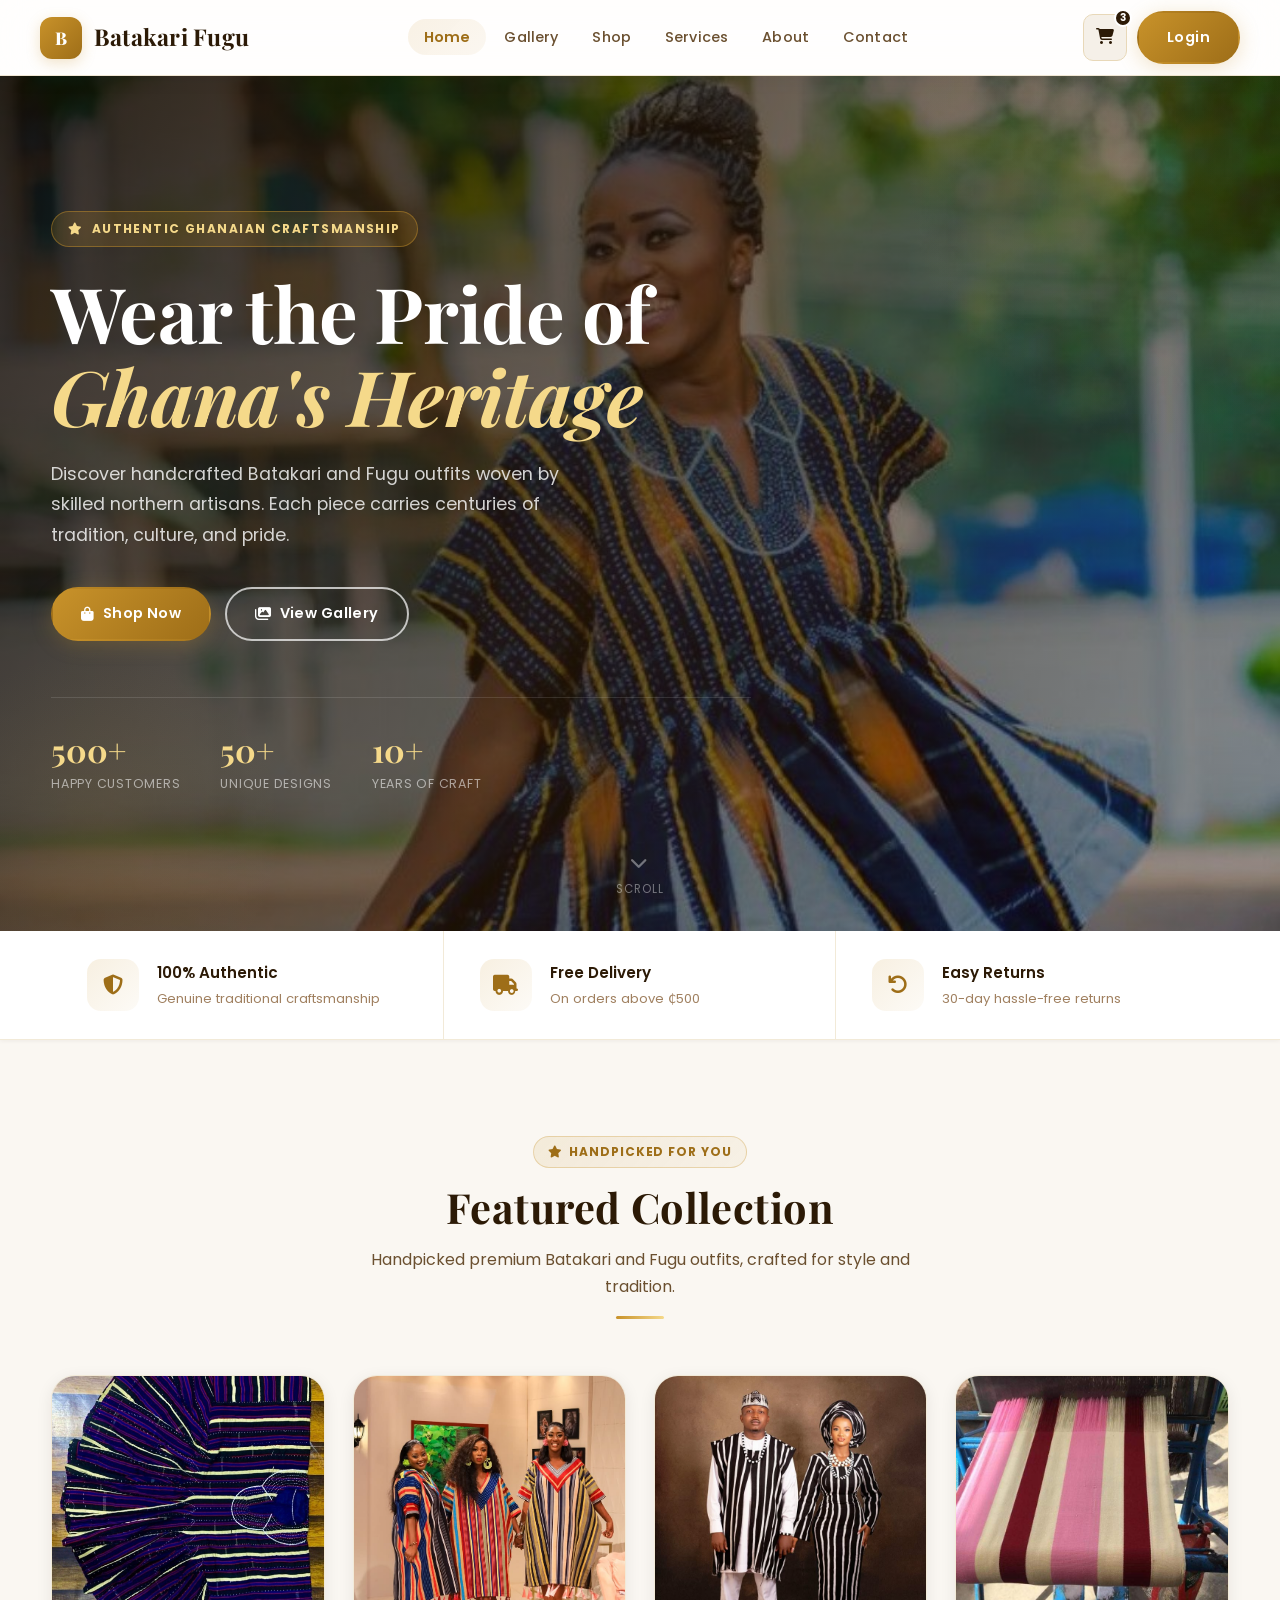
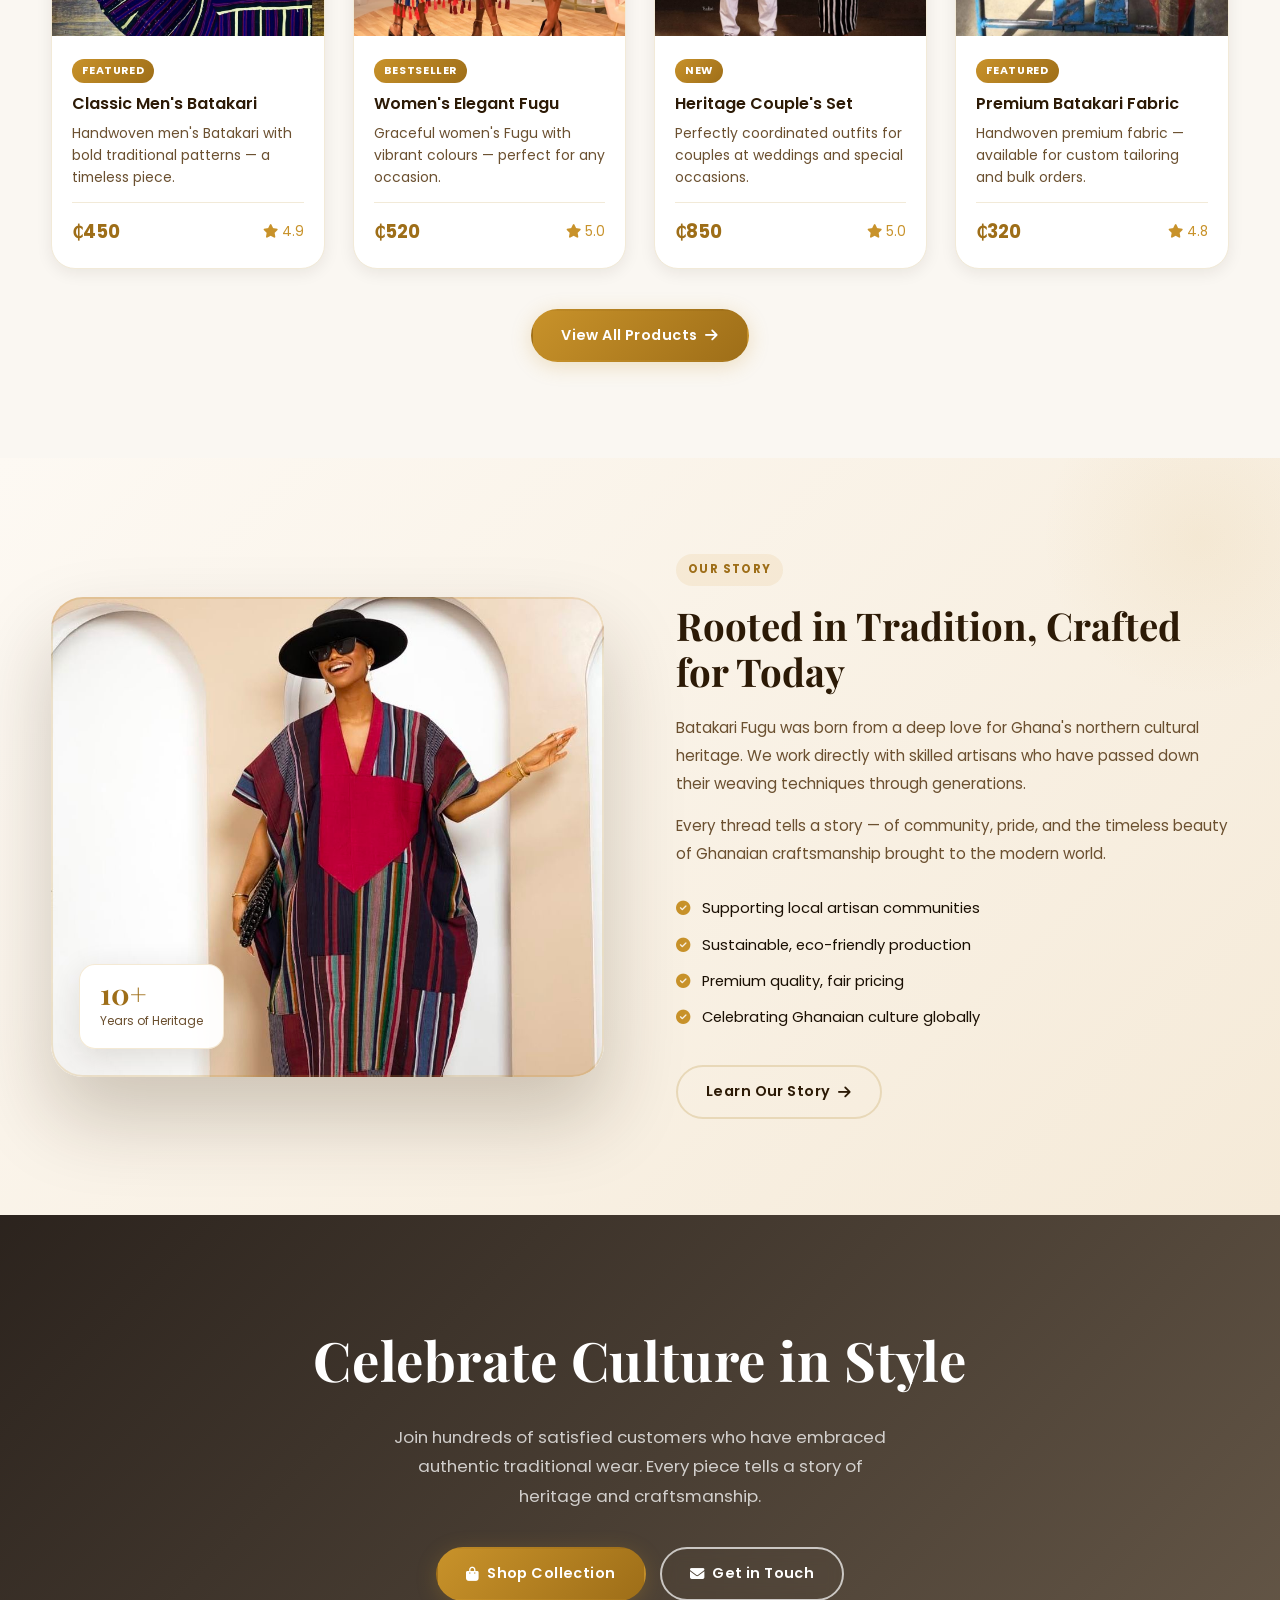
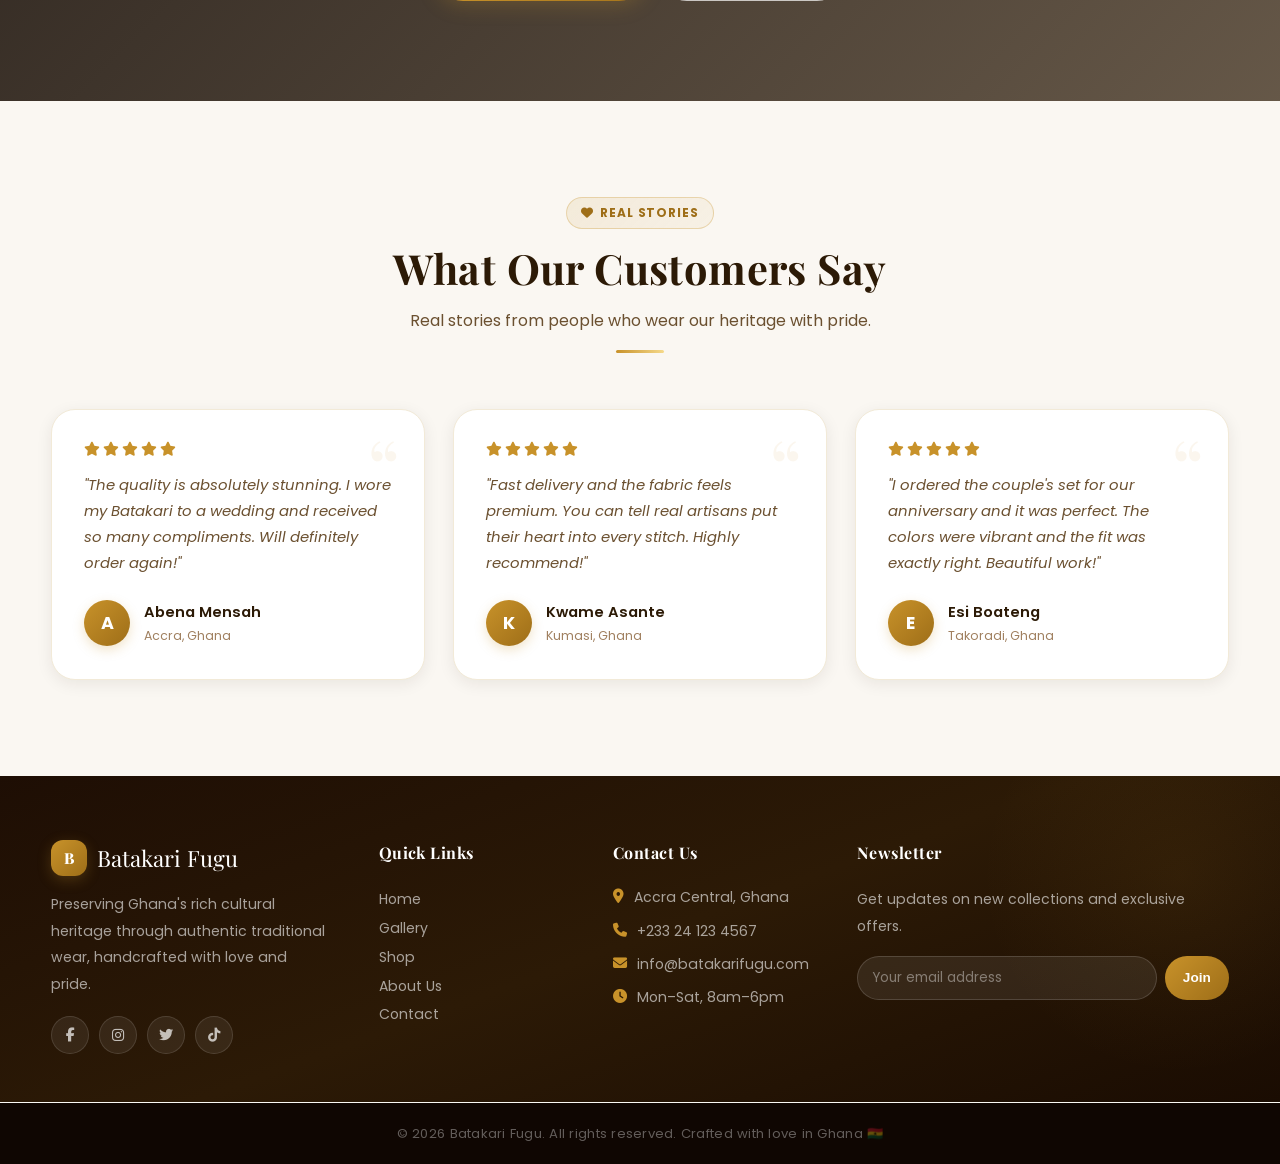
==== commit 025fc43d: "Initial commit" ====
--- a/batakari-website/index.html
+++ b/batakari-website/index.html
@@ -104,7 +104,7 @@
       <div class="collection-grid">
         <article class="product-card">
           <div class="card-img-wrap">
-            <img src="images/4db96bc37f273d48330c683a3e09961d.jpg" alt="Classic Men's Batakari" />
+            <img src="images/a40c55586a0d1b4f256fcf8bcda7a38c.jpg" alt="Classic Men's Batakari" />
             <div class="card-img-overlay">
               <div class="overlay-badge">Men's Collection</div>
               <div class="overlay-title">Classic Men's Batakari</div>
@@ -123,7 +123,7 @@
         </article>
         <article class="product-card">
           <div class="card-img-wrap">
-            <img src="images/511618907c068a9b1cbd8e327b0069de.jpg" alt="Women's Elegant Fugu" />
+            <img src="images/cac970cfad642388700a5fa29793715e (1).jpg" alt="Women's Elegant Fugu" />
             <div class="card-img-overlay">
               <div class="overlay-badge">Women's Collection</div>
               <div class="overlay-title">Women's Elegant Fugu</div>
@@ -142,7 +142,7 @@
         </article>
         <article class="product-card">
           <div class="card-img-wrap">
-            <img src="images/1149c0d470f483a06438ba19ed87cb13.jpg" alt="Heritage Couple's Set" />
+            <img src="images/227c08f95b3c2988263e0eb7f3b08979.jpg" alt="Heritage Couple's Set" />
             <div class="card-img-overlay">
               <div class="overlay-badge">Couples Collection</div>
               <div class="overlay-title">Heritage Couple's Set</div>
@@ -161,7 +161,7 @@
         </article>
         <article class="product-card">
           <div class="card-img-wrap">
-            <img src="images/76f0aa7771608b1912cdba3c8575cc8a.jpg" alt="Premium Batakari Fabric" />
+            <img src="images/d89ea52919450564b743ced47c0b788e.jpg" alt="Premium Batakari Fabric" />
             <div class="card-img-overlay">
               <div class="overlay-badge">Fabrics Collection</div>
               <div class="overlay-title">Premium Batakari Fabric</div>
